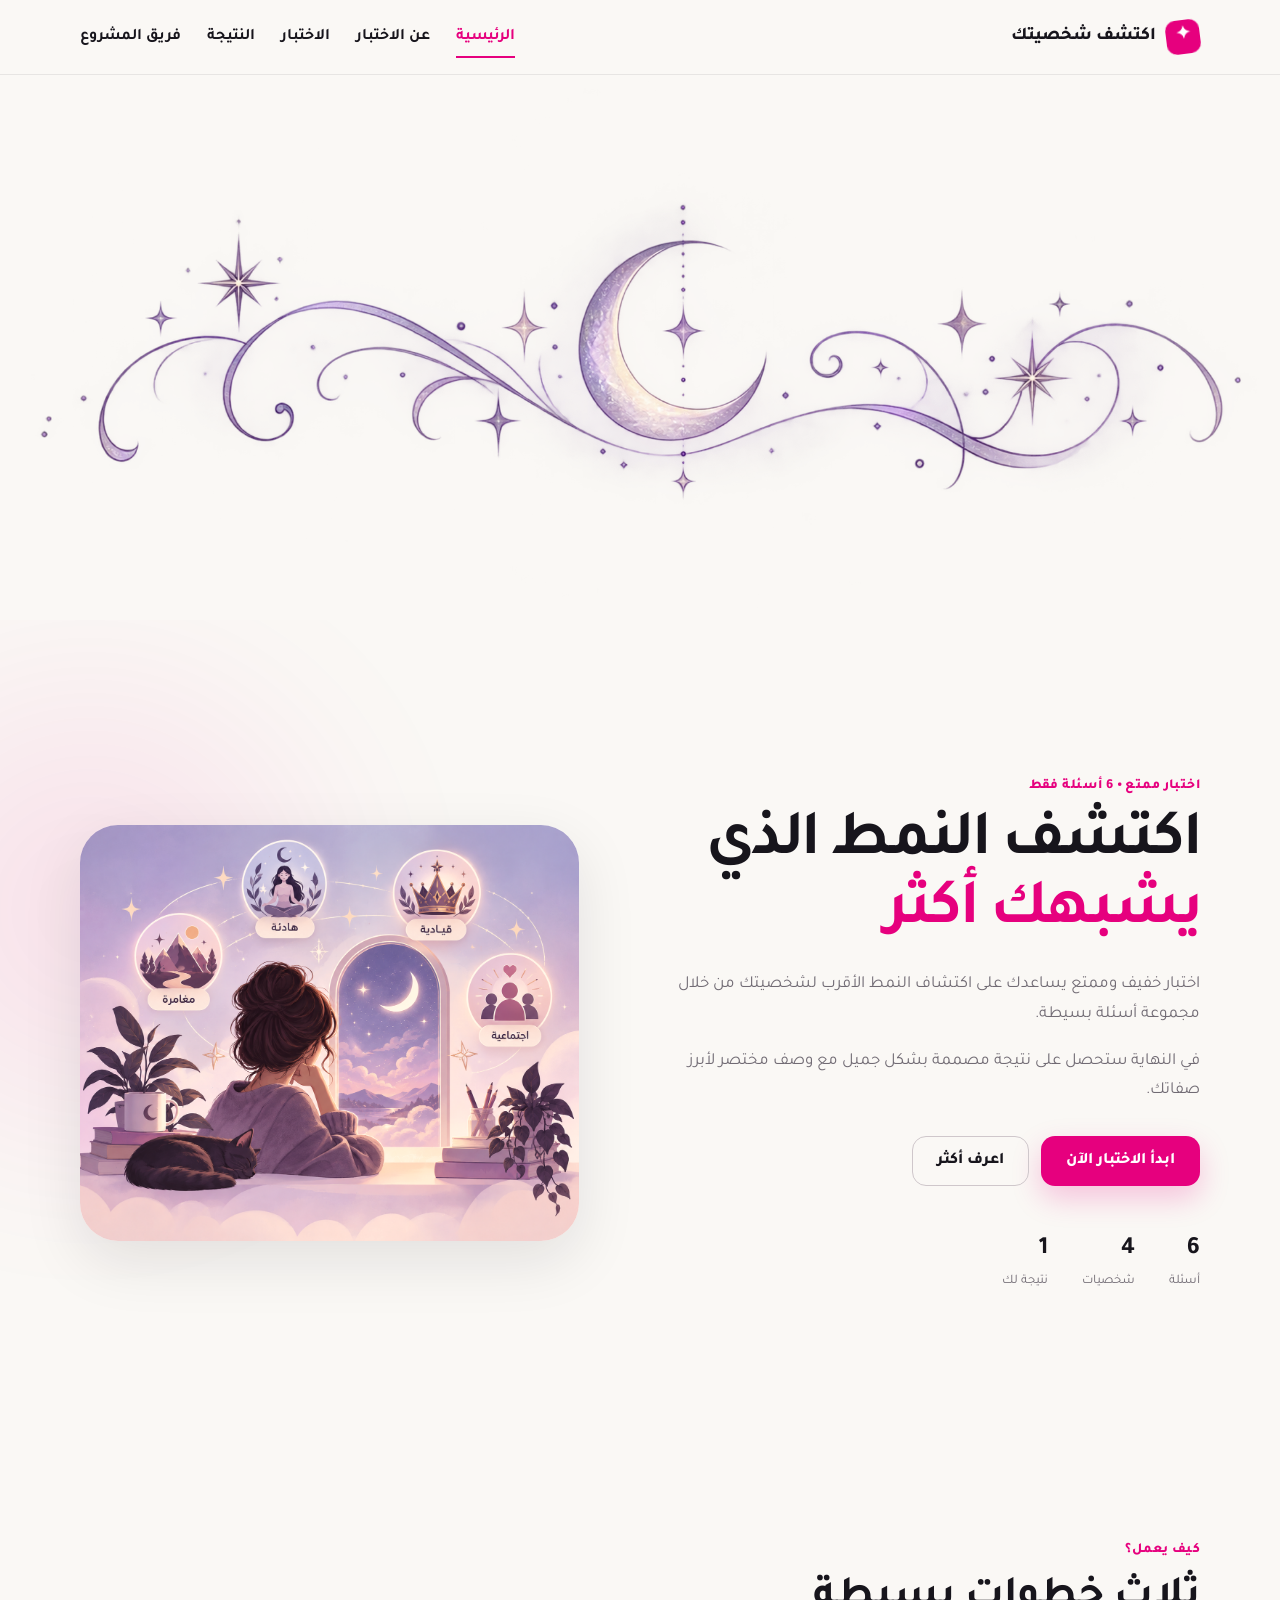
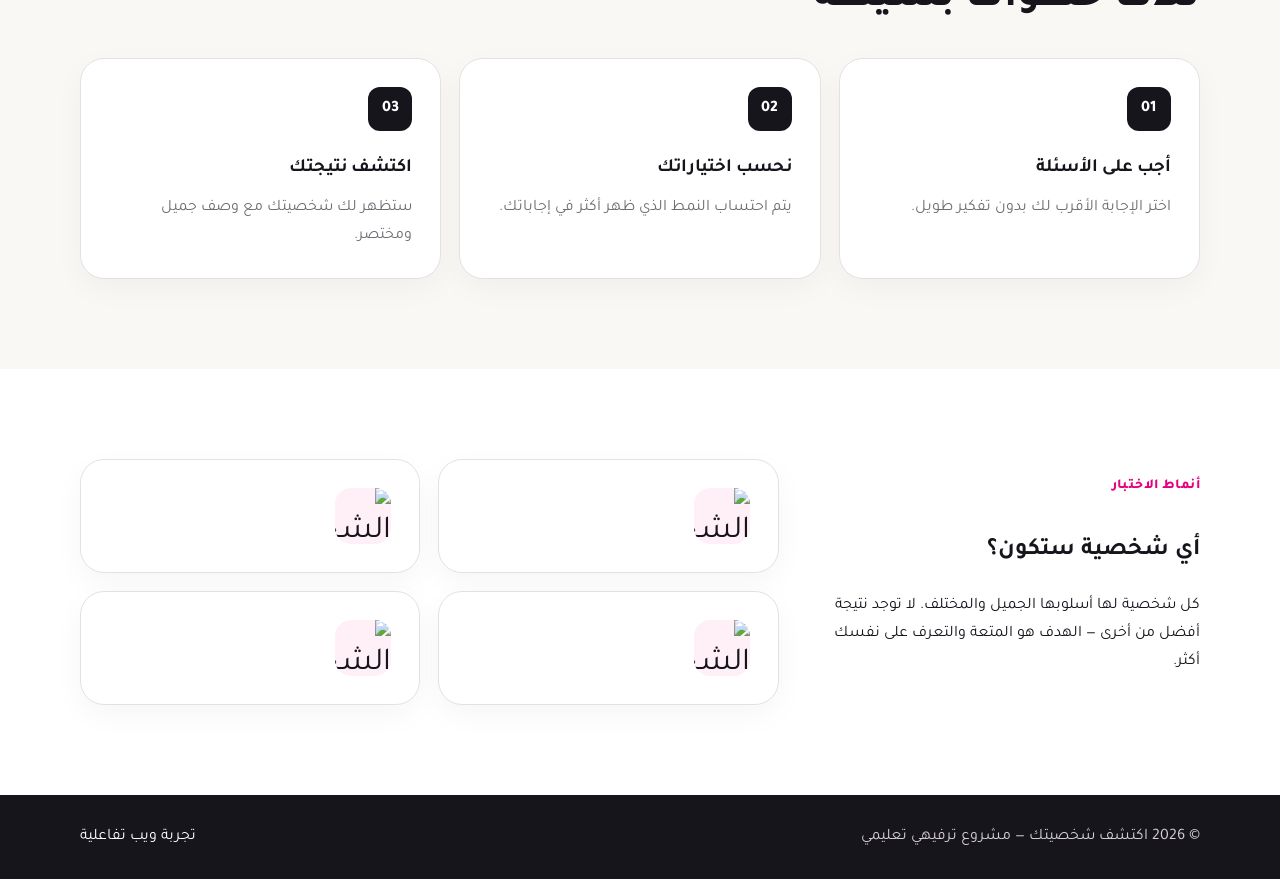
==== index.html @ c9a9ead3 "Initial commit" ====
<!DOCTYPE html>
<html lang="ar" dir="rtl">
<head>
  <meta charset="UTF-8">
  <meta name="viewport" content="width=device-width, initial-scale=1.0">
  <title>اكتشف شخصيتك | الرئيسية</title>
  <link rel="stylesheet" href="style.css">
</head>
<body>

<header class="site-header">
  <div class="container nav-wrap">
    <a class="brand" href="index.html">
      <span class="brand-mark">✦</span>
      <span>اكتشف شخصيتك</span>
    </a>
    <button class="menu-toggle" aria-label="فتح القائمة">☰</button>
    <nav class="nav-links">
      <a href="index.html">الرئيسية</a>
      <a href="about.html">عن الاختبار</a>
      <a href="quiz.html">الاختبار</a>
      <a href="result.html">النتيجة</a>
      <a href="contact.html"> فريق المشروع</a>
    </nav>
  </div>
</header>

<main>

    <div class="top-decoration">
        <img src="images/celestial.png"
             alt="زخرفة القمر والنجوم">
    </div>

    <section class="hero-section">
     
    <div class="container hero-grid">
      <div class="hero-copy reveal">
        <span class="eyebrow">اختبار ممتع • 6 أسئلة فقط</span>
        <h1>اكتشف النمط الذي <em>يشبهك أكثر</em></h1>
      
        <p>اختبار خفيف وممتع يساعدك على اكتشاف النمط الأقرب لشخصيتك من خلال مجموعة أسئلة بسيطة.</p>
        <p>في النهاية ستحصل على نتيجة مصممة بشكل جميل مع وصف مختصر لأبرز صفاتك.</p>
        <div class="hero-actions">
          <a class="btn btn-primary" href="quiz.html">ابدأ الاختبار الآن</a>
          <a class="btn btn-ghost" href="about.html">اعرف أكثر</a>
        </div>
        <div class="mini-stats">
          <div><strong>6</strong><span>أسئلة</span></div>
          <div><strong>4</strong><span>شخصيات</span></div>
          <div><strong>1</strong><span>نتيجة لك</span></div>
        </div>
      </div>

     <div class="hero-art reveal delay-1">

    <img src="images/personality-hero.png"
         class="personality-hero-image"
         alt="أنماط اختبار الشخصية">

</div> 
    </div>
  </section>

  <section class="section">
    <div class="container">
      <div class="section-heading">
        <span class="eyebrow">كيف يعمل؟</span>
        <h2>ثلاث خطوات بسيطة</h2>
      </div>
      <div class="steps-grid">
        <article class="step-card"><span>01</span><h3>أجب على الأسئلة</h3><p>اختر الإجابة الأقرب لك بدون تفكير طويل.</p></article>
        <article class="step-card"><span>02</span><h3>نحسب اختياراتك</h3><p>يتم احتساب النمط الذي ظهر أكثر في إجاباتك.</p></article>
        <article class="step-card"><span>03</span><h3>اكتشف نتيجتك</h3><p>ستظهر لك شخصيتك مع وصف جميل ومختصر.</p></article>
      </div>
    </div>
  </section>

  <section class="section soft-section">
    <div class="container personalities-preview">
      <div class="preview-copy">
        <span class="eyebrow">أنماط الاختبار</span>
        <h2>أي شخصية ستكون؟</h2>
        <p>كل شخصية لها أسلوبها الجميل والمختلف. لا توجد نتيجة أفضل من أخرى — الهدف هو المتعة والتعرف على نفسك أكثر.</p>
      </div>
     <div class="personality-grid">

    <article class="personality-card">
        <img src="images/calm.png"
             class="personality-icon"
             alt="الشخصية الهادئة">
    </article>

    <article class="personality-card">
        <img src="images/leader.png"
             class="personality-icon"
             alt="الشخصية القيادية">
    </article>

    <article class="personality-card">
        <img src="images/adventure.png"
             class="personality-icon"
             alt="الشخصية المغامرة">
    </article>

    <article class="personality-card">
        <img src="images/social.png"
             class="personality-icon"
             alt="الشخصية الاجتماعية">
    </article>

</div>
    </div>
  </section>
</main>

<footer class="site-footer">
  <div class="container footer-inner">
    <p>© 2026 اكتشف شخصيتك — مشروع ترفيهي تعليمي</p>
    <span>تجربة ويب تفاعلية</span>
  </div>
</footer>

<script src="script.js"></script>
</body>
</html>
---- style.css ----
@import url('https://fonts.googleapis.com/css2?family=Tajawal:wght@400;500;700;800&display=swap');
:root{--ink:#17151c;--paper:#faf8f5;--pink:#e6007e;--pink2:#ff4fa3;--muted:#716b74;--line:#e7e0e3;--white:#fff;--soft:#fff0f7;--shadow:0 20px 60px rgba(23,21,28,.10);--radius:24px}
*{box-sizing:border-box}html{scroll-behavior:smooth}body{margin:0;font-family:'Tajawal',Arial,sans-serif;background:var(--paper);color:var(--ink);line-height:1.75}a{text-decoration:none;color:inherit}img{max-width:100%}.container{width:min(1120px,calc(100% - 36px));margin:auto}.narrow{max-width:760px}.center{text-align:center}.hidden{display:none!important}
.site-header{position:sticky;top:0;z-index:50;background:rgba(250,248,245,.92);backdrop-filter:blur(16px);border-bottom:1px solid rgba(23,21,28,.08)}.nav-wrap{min-height:74px;display:flex;align-items:center;justify-content:space-between;gap:28px}.brand{display:flex;align-items:center;gap:10px;font-weight:800;font-size:1.12rem}.brand-mark{width:34px;height:34px;display:grid;place-items:center;background:var(--pink);color:#fff;border-radius:10px;transform:rotate(-7deg)}.nav-links{display:flex;align-items:center;gap:26px;font-weight:600}.nav-links a{position:relative;padding:7px 0}.nav-links a:hover,.nav-links a.active{color:var(--pink)}.nav-links a.active:after{content:"";position:absolute;right:0;left:0;bottom:0;height:2px;background:var(--pink)}.menu-toggle{display:none;border:0;background:var(--ink);color:#fff;width:42px;height:42px;border-radius:12px;font-size:1.2rem}
.hero-section{min-height:calc(100vh - 74px);display:grid;align-items:center;overflow:hidden;position:relative}.hero-section:before{content:"";position:absolute;width:420px;height:420px;border-radius:50%;background:var(--pink);filter:blur(110px);opacity:.09;left:-120px;top:80px}.hero-grid,.page-hero-grid{display:grid;grid-template-columns:1.05fr .95fr;align-items:center;gap:70px}.eyebrow{display:inline-flex;align-items:center;gap:8px;color:var(--pink);font-weight:800;font-size:.86rem;letter-spacing:.03em;margin-bottom:12px}.hero-copy h1,.page-hero h1{font-size:clamp(2.6rem,5vw,5rem);line-height:1.08;margin:0 0 22px;letter-spacing:-.04em}.hero-copy h1 em{font-style:normal;color:var(--pink)}.hero-copy p,.page-hero p{color:var(--muted);font-size:1.06rem;max-width:650px}.hero-actions,.result-actions{display:flex;gap:12px;flex-wrap:wrap;margin-top:30px}.btn{border:1px solid transparent;min-height:50px;padding:0 24px;border-radius:14px;display:inline-flex;align-items:center;justify-content:center;font:inherit;font-weight:800;cursor:pointer;transition:.2s}.btn-primary{background:var(--pink);color:#fff;box-shadow:0 12px 30px rgba(230,0,126,.22)}.btn-primary:hover{background:#c9006e;transform:translateY(-2px)}.btn-ghost{background:transparent;border-color:#cfc7cb}.btn-ghost:hover{border-color:var(--ink);background:#fff}.mini-stats{display:flex;gap:34px;margin-top:42px}.mini-stats div{display:grid}.mini-stats strong{font-size:1.55rem}.mini-stats span{font-size:.82rem;color:var(--muted)}.hero-art{position:relative}.hero-art:before{content:"";position:absolute;inset:9% 7%;border-radius:40px;background:var(--ink);transform:rotate(4deg);z-index:-1}.personality-hero-image{display:block;width:100%;border-radius:38px;box-shadow:var(--shadow);filter:saturate(.88) contrast(1.04)}
.section{padding:90px 0}.soft-section{background:#fff}.section-heading{margin-bottom:34px}.section-heading h2{font-size:clamp(2rem,3.4vw,3rem);margin:0;line-height:1.15}.steps-grid,.personality-grid{display:grid;grid-template-columns:repeat(3,1fr);gap:18px}.step-card,.personality-card,.project-info-card,.team-card,.supervisor-card{background:#fff;border:1px solid var(--line);border-radius:var(--radius);padding:28px;box-shadow:0 10px 30px rgba(23,21,28,.04)}.step-card span{display:inline-grid;place-items:center;width:44px;height:44px;border-radius:12px;background:var(--ink);color:#fff;font-weight:800}.step-card h3{margin:22px 0 8px}.step-card p,.personality-card p{margin:0;color:var(--muted)}.personalities-preview{display:grid;grid-template-columns:.7fr 1.3fr;gap:45px;align-items:center}.personalities-preview .personality-grid{grid-template-columns:repeat(2,1fr)}.personality-card{transition:.2s}.personality-card:hover{transform:translateY(-5px);border-color:rgba(230,0,126,.35)}.personality-card img{width:100%;height:190px;object-fit:contain}.personality-card h3{margin:12px 0 7px}.personality-card ul{margin:14px 0 0;padding-right:18px;color:var(--muted)}
.page-hero{padding:90px 0 70px;border-bottom:1px solid var(--line)}.page-hero.compact h1{font-size:clamp(2.4rem,4vw,4rem)}.about-quiz-image{width:100%;max-height:390px;object-fit:contain;filter:saturate(.55) contrast(1.05)}.page-hero-grid>img{justify-self:center}.personality-grid{grid-template-columns:repeat(4,1fr)}.personality-card .personality-icon{font-size:2rem;width:56px;height:56px;display:grid;place-items:center;border-radius:16px;background:var(--soft)}
.quiz-page{padding:70px 0 90px}.quiz-shell{max-width:900px}.quiz-head{display:grid;grid-template-columns:1fr .7fr;gap:40px;align-items:end;margin-bottom:30px}.quiz-head h1{font-size:clamp(2rem,4vw,3.4rem);margin:0 0 8px}.quiz-head p{margin:0;color:var(--muted)}.progress-label{display:flex;justify-content:space-between;font-size:.84rem;font-weight:700;margin-bottom:8px}.progress-track{height:8px;background:#e8e1e4;border-radius:99px;overflow:hidden}.progress-bar{height:100%;width:17%;background:linear-gradient(90deg,var(--pink),var(--pink2));border-radius:99px;transition:.3s}.name-card,.question-card{display:none;background:#fff;border:1px solid var(--line);border-radius:30px;padding:42px;box-shadow:var(--shadow)}.name-card.active,.question-card.active{display:block;animation:rise .35s ease}.question-number{font-size:.78rem;font-weight:800;color:var(--pink);letter-spacing:.12em}.question-card h2,.name-card h2{font-size:clamp(1.5rem,3vw,2.15rem);margin:8px 0 25px}.name-card p{color:var(--muted)}.name-field{display:grid;gap:9px;margin-top:25px}.name-field label{font-weight:800}.name-field input{width:100%;border:1px solid #d9d1d5;border-radius:15px;padding:16px 18px;font:inherit;font-size:1rem;outline:0;background:var(--paper)}.name-field input:focus{border-color:var(--pink);box-shadow:0 0 0 4px rgba(230,0,126,.08)}.answer-grid{display:grid;grid-template-columns:repeat(2,1fr);gap:12px}.answer-option{position:relative;display:flex;align-items:center;gap:12px;border:1px solid #ddd5d9;border-radius:16px;padding:15px 16px;cursor:pointer;transition:.2s;background:#fff}.answer-option:hover{border-color:var(--pink);transform:translateY(-1px)}.answer-option:has(input:checked){border-color:var(--pink);background:var(--soft);box-shadow:inset 0 0 0 1px var(--pink)}.answer-option input{accent-color:var(--pink)}.choice-icon{font-size:1.15rem}.quiz-nav{display:flex;justify-content:space-between;gap:12px;margin-top:18px}.quiz-error{min-height:27px;color:#b0004d;font-weight:700;margin-top:10px}.quiz-nav .btn{min-width:130px}
.result-page{padding:70px 0 90px}.result-shell{max-width:900px}.result-card{position:relative;overflow:hidden;background:#fff;border:1px solid var(--line);border-radius:34px;padding:52px;text-align:center;box-shadow:var(--shadow)}.result-card:before{content:"";position:absolute;top:0;right:0;left:0;height:8px;background:linear-gradient(90deg,var(--ink) 0 45%,var(--pink) 45%)}.result-badge{display:inline-flex;padding:7px 14px;border-radius:99px;background:var(--soft);color:var(--pink);font-weight:800;font-size:.85rem}.result-greeting{font-size:1.05rem;color:var(--muted);margin:18px 0 0}.result-image{display:block;width:min(280px,70%);height:260px;object-fit:contain;margin:8px auto}.result-card h1{font-size:clamp(2.2rem,5vw,4rem);margin:4px 0 12px}.result-card>p{max-width:650px;margin:0 auto;color:var(--muted)}.traits{display:flex;justify-content:center;flex-wrap:wrap;gap:8px;margin:25px 0}.traits span{padding:9px 14px;border-radius:99px;background:var(--ink);color:#fff;font-size:.88rem}.result-note{border-top:1px solid var(--line);padding-top:20px;color:var(--muted);font-size:.88rem}.result-actions{justify-content:center}
.project-info-card{max-width:760px;margin:0 auto;text-align:center}.project-icon{font-size:2.2rem}.team-heading{margin-top:70px;text-align:center}.team-grid{display:grid;grid-template-columns:repeat(2,minmax(0,340px));justify-content:center;gap:18px}.team-card{text-align:center}.team-avatar{width:64px;height:64px;border-radius:18px;background:var(--ink);color:#fff;display:grid;place-items:center;margin:0 auto 14px;font-size:1.6rem}.supervisor-card{grid-column:1/-1;width:min(520px,100%);justify-self:center;text-align:center;margin-top:8px;border-color:rgba(230,0,126,.25)}.supervisor-icon{font-size:1.7rem}.supervisor-name{font-size:1.15rem;font-weight:800;color:var(--pink)}
.site-footer{background:var(--ink);color:#fff;padding:28px 0}.footer-inner{display:flex;justify-content:space-between;gap:20px;align-items:center}.footer-inner p{margin:0;color:#d6d0d4}.footer-inner span{color:#fff}
@keyframes rise{from{opacity:0;transform:translateY(12px)}to{opacity:1;transform:none}}
@media(max-width:820px){.menu-toggle{display:block}.nav-links{display:none;position:absolute;top:74px;right:18px;left:18px;background:#fff;border:1px solid var(--line);border-radius:18px;padding:16px;box-shadow:var(--shadow);flex-direction:column;align-items:stretch}.nav-links.open{display:flex}.hero-grid,.page-hero-grid,.personalities-preview,.quiz-head{grid-template-columns:1fr}.hero-section{padding:55px 0}.hero-copy h1{font-size:3rem}.hero-art{max-width:560px;margin:auto}.steps-grid,.personality-grid,.personalities-preview .personality-grid{grid-template-columns:repeat(2,1fr)}.quiz-head{gap:22px}.answer-grid{grid-template-columns:1fr}.name-card,.question-card,.result-card{padding:28px 20px}.section{padding:65px 0}}
@media(max-width:540px){.steps-grid,.personality-grid,.personalities-preview .personality-grid,.team-grid{grid-template-columns:1fr}.mini-stats{gap:20px}.hero-actions .btn,.result-actions .btn{width:100%}.hero-copy h1{font-size:2.55rem}.footer-inner{flex-direction:column;text-align:center}.quiz-nav .btn{min-width:0;flex:1}.supervisor-card{grid-column:auto}.section{padding:55px 0}}
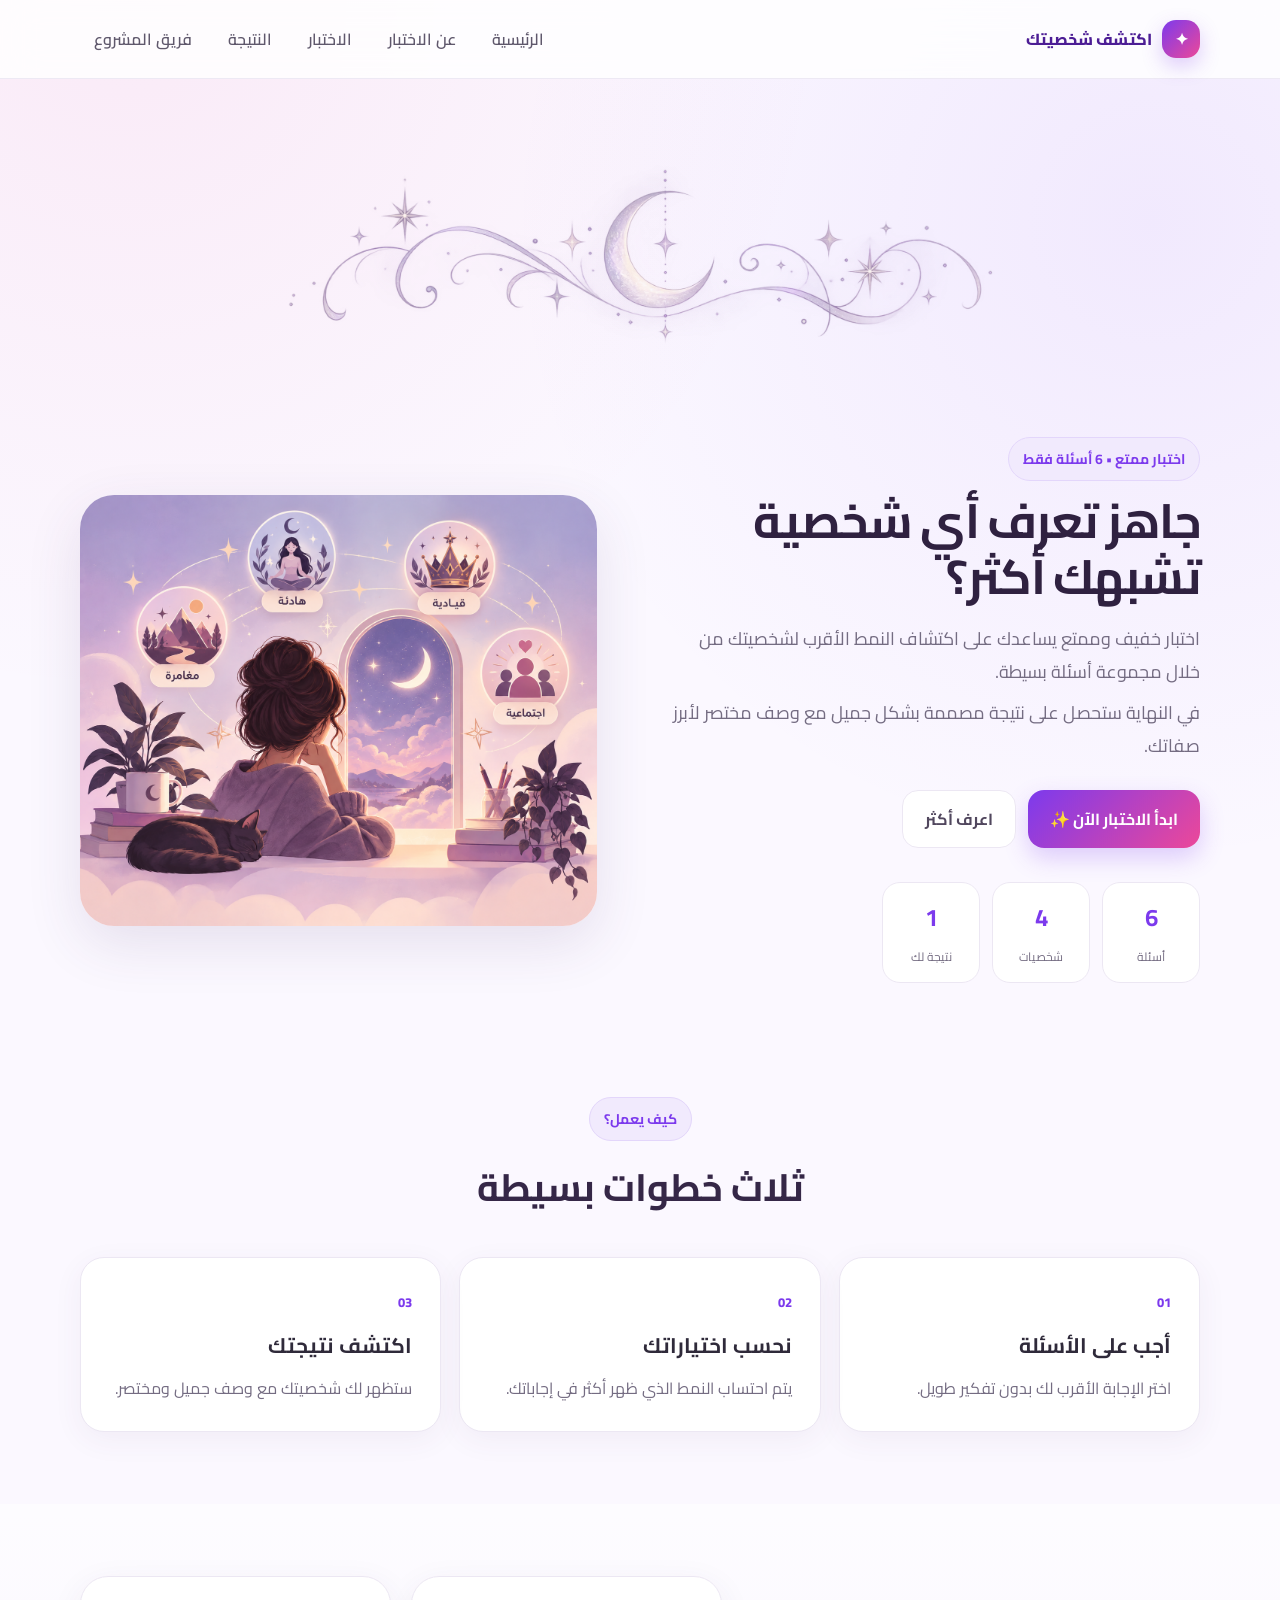
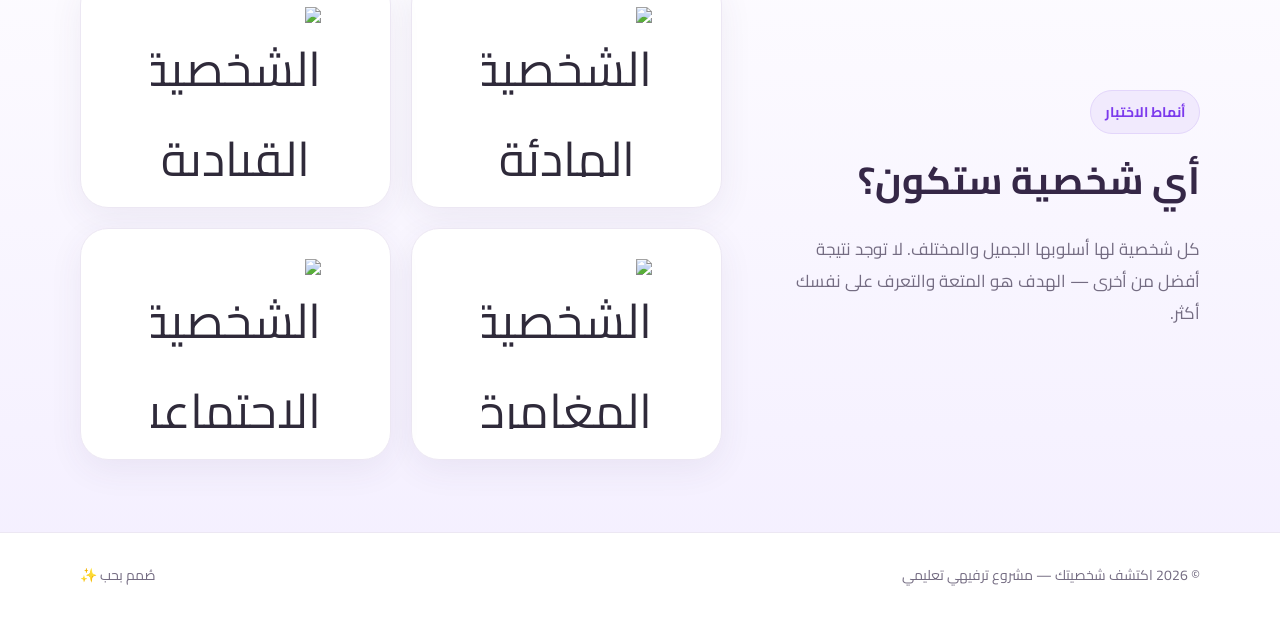
==== commit 42b0f45d: "update project files" ====
--- a/index.html
+++ b/index.html
@@ -26,6 +26,8 @@
 </header>
 
 <main>
+   
+  <main>
 
     <div class="top-decoration">
         <img src="images/celestial.png"
@@ -37,12 +39,12 @@
     <div class="container hero-grid">
       <div class="hero-copy reveal">
         <span class="eyebrow">اختبار ممتع • 6 أسئلة فقط</span>
-        <h1>اكتشف النمط الذي <em>يشبهك أكثر</em></h1>
+        <h1>جاهز تعرف أي شخصية تشبهك أكثر؟</h1>
       
         <p>اختبار خفيف وممتع يساعدك على اكتشاف النمط الأقرب لشخصيتك من خلال مجموعة أسئلة بسيطة.</p>
         <p>في النهاية ستحصل على نتيجة مصممة بشكل جميل مع وصف مختصر لأبرز صفاتك.</p>
         <div class="hero-actions">
-          <a class="btn btn-primary" href="quiz.html">ابدأ الاختبار الآن</a>
+          <a class="btn btn-primary" href="quiz.html">ابدأ الاختبار الآن ✨</a>
           <a class="btn btn-ghost" href="about.html">اعرف أكثر</a>
         </div>
         <div class="mini-stats">
@@ -117,7 +119,7 @@
 <footer class="site-footer">
   <div class="container footer-inner">
     <p>© 2026 اكتشف شخصيتك — مشروع ترفيهي تعليمي</p>
-    <span>تجربة ويب تفاعلية</span>
+    <span>صُمم بحب ✨</span>
   </div>
 </footer>
 
--- a/style.css
+++ b/style.css
@@ -1,14 +1,411 @@
-@import url('https://fonts.googleapis.com/css2?family=Tajawal:wght@400;500;700;800&display=swap');
-:root{--ink:#17151c;--paper:#faf8f5;--pink:#e6007e;--pink2:#ff4fa3;--muted:#716b74;--line:#e7e0e3;--white:#fff;--soft:#fff0f7;--shadow:0 20px 60px rgba(23,21,28,.10);--radius:24px}
-*{box-sizing:border-box}html{scroll-behavior:smooth}body{margin:0;font-family:'Tajawal',Arial,sans-serif;background:var(--paper);color:var(--ink);line-height:1.75}a{text-decoration:none;color:inherit}img{max-width:100%}.container{width:min(1120px,calc(100% - 36px));margin:auto}.narrow{max-width:760px}.center{text-align:center}.hidden{display:none!important}
-.site-header{position:sticky;top:0;z-index:50;background:rgba(250,248,245,.92);backdrop-filter:blur(16px);border-bottom:1px solid rgba(23,21,28,.08)}.nav-wrap{min-height:74px;display:flex;align-items:center;justify-content:space-between;gap:28px}.brand{display:flex;align-items:center;gap:10px;font-weight:800;font-size:1.12rem}.brand-mark{width:34px;height:34px;display:grid;place-items:center;background:var(--pink);color:#fff;border-radius:10px;transform:rotate(-7deg)}.nav-links{display:flex;align-items:center;gap:26px;font-weight:600}.nav-links a{position:relative;padding:7px 0}.nav-links a:hover,.nav-links a.active{color:var(--pink)}.nav-links a.active:after{content:"";position:absolute;right:0;left:0;bottom:0;height:2px;background:var(--pink)}.menu-toggle{display:none;border:0;background:var(--ink);color:#fff;width:42px;height:42px;border-radius:12px;font-size:1.2rem}
-.hero-section{min-height:calc(100vh - 74px);display:grid;align-items:center;overflow:hidden;position:relative}.hero-section:before{content:"";position:absolute;width:420px;height:420px;border-radius:50%;background:var(--pink);filter:blur(110px);opacity:.09;left:-120px;top:80px}.hero-grid,.page-hero-grid{display:grid;grid-template-columns:1.05fr .95fr;align-items:center;gap:70px}.eyebrow{display:inline-flex;align-items:center;gap:8px;color:var(--pink);font-weight:800;font-size:.86rem;letter-spacing:.03em;margin-bottom:12px}.hero-copy h1,.page-hero h1{font-size:clamp(2.6rem,5vw,5rem);line-height:1.08;margin:0 0 22px;letter-spacing:-.04em}.hero-copy h1 em{font-style:normal;color:var(--pink)}.hero-copy p,.page-hero p{color:var(--muted);font-size:1.06rem;max-width:650px}.hero-actions,.result-actions{display:flex;gap:12px;flex-wrap:wrap;margin-top:30px}.btn{border:1px solid transparent;min-height:50px;padding:0 24px;border-radius:14px;display:inline-flex;align-items:center;justify-content:center;font:inherit;font-weight:800;cursor:pointer;transition:.2s}.btn-primary{background:var(--pink);color:#fff;box-shadow:0 12px 30px rgba(230,0,126,.22)}.btn-primary:hover{background:#c9006e;transform:translateY(-2px)}.btn-ghost{background:transparent;border-color:#cfc7cb}.btn-ghost:hover{border-color:var(--ink);background:#fff}.mini-stats{display:flex;gap:34px;margin-top:42px}.mini-stats div{display:grid}.mini-stats strong{font-size:1.55rem}.mini-stats span{font-size:.82rem;color:var(--muted)}.hero-art{position:relative}.hero-art:before{content:"";position:absolute;inset:9% 7%;border-radius:40px;background:var(--ink);transform:rotate(4deg);z-index:-1}.personality-hero-image{display:block;width:100%;border-radius:38px;box-shadow:var(--shadow);filter:saturate(.88) contrast(1.04)}
-.section{padding:90px 0}.soft-section{background:#fff}.section-heading{margin-bottom:34px}.section-heading h2{font-size:clamp(2rem,3.4vw,3rem);margin:0;line-height:1.15}.steps-grid,.personality-grid{display:grid;grid-template-columns:repeat(3,1fr);gap:18px}.step-card,.personality-card,.project-info-card,.team-card,.supervisor-card{background:#fff;border:1px solid var(--line);border-radius:var(--radius);padding:28px;box-shadow:0 10px 30px rgba(23,21,28,.04)}.step-card span{display:inline-grid;place-items:center;width:44px;height:44px;border-radius:12px;background:var(--ink);color:#fff;font-weight:800}.step-card h3{margin:22px 0 8px}.step-card p,.personality-card p{margin:0;color:var(--muted)}.personalities-preview{display:grid;grid-template-columns:.7fr 1.3fr;gap:45px;align-items:center}.personalities-preview .personality-grid{grid-template-columns:repeat(2,1fr)}.personality-card{transition:.2s}.personality-card:hover{transform:translateY(-5px);border-color:rgba(230,0,126,.35)}.personality-card img{width:100%;height:190px;object-fit:contain}.personality-card h3{margin:12px 0 7px}.personality-card ul{margin:14px 0 0;padding-right:18px;color:var(--muted)}
-.page-hero{padding:90px 0 70px;border-bottom:1px solid var(--line)}.page-hero.compact h1{font-size:clamp(2.4rem,4vw,4rem)}.about-quiz-image{width:100%;max-height:390px;object-fit:contain;filter:saturate(.55) contrast(1.05)}.page-hero-grid>img{justify-self:center}.personality-grid{grid-template-columns:repeat(4,1fr)}.personality-card .personality-icon{font-size:2rem;width:56px;height:56px;display:grid;place-items:center;border-radius:16px;background:var(--soft)}
-.quiz-page{padding:70px 0 90px}.quiz-shell{max-width:900px}.quiz-head{display:grid;grid-template-columns:1fr .7fr;gap:40px;align-items:end;margin-bottom:30px}.quiz-head h1{font-size:clamp(2rem,4vw,3.4rem);margin:0 0 8px}.quiz-head p{margin:0;color:var(--muted)}.progress-label{display:flex;justify-content:space-between;font-size:.84rem;font-weight:700;margin-bottom:8px}.progress-track{height:8px;background:#e8e1e4;border-radius:99px;overflow:hidden}.progress-bar{height:100%;width:17%;background:linear-gradient(90deg,var(--pink),var(--pink2));border-radius:99px;transition:.3s}.name-card,.question-card{display:none;background:#fff;border:1px solid var(--line);border-radius:30px;padding:42px;box-shadow:var(--shadow)}.name-card.active,.question-card.active{display:block;animation:rise .35s ease}.question-number{font-size:.78rem;font-weight:800;color:var(--pink);letter-spacing:.12em}.question-card h2,.name-card h2{font-size:clamp(1.5rem,3vw,2.15rem);margin:8px 0 25px}.name-card p{color:var(--muted)}.name-field{display:grid;gap:9px;margin-top:25px}.name-field label{font-weight:800}.name-field input{width:100%;border:1px solid #d9d1d5;border-radius:15px;padding:16px 18px;font:inherit;font-size:1rem;outline:0;background:var(--paper)}.name-field input:focus{border-color:var(--pink);box-shadow:0 0 0 4px rgba(230,0,126,.08)}.answer-grid{display:grid;grid-template-columns:repeat(2,1fr);gap:12px}.answer-option{position:relative;display:flex;align-items:center;gap:12px;border:1px solid #ddd5d9;border-radius:16px;padding:15px 16px;cursor:pointer;transition:.2s;background:#fff}.answer-option:hover{border-color:var(--pink);transform:translateY(-1px)}.answer-option:has(input:checked){border-color:var(--pink);background:var(--soft);box-shadow:inset 0 0 0 1px var(--pink)}.answer-option input{accent-color:var(--pink)}.choice-icon{font-size:1.15rem}.quiz-nav{display:flex;justify-content:space-between;gap:12px;margin-top:18px}.quiz-error{min-height:27px;color:#b0004d;font-weight:700;margin-top:10px}.quiz-nav .btn{min-width:130px}
-.result-page{padding:70px 0 90px}.result-shell{max-width:900px}.result-card{position:relative;overflow:hidden;background:#fff;border:1px solid var(--line);border-radius:34px;padding:52px;text-align:center;box-shadow:var(--shadow)}.result-card:before{content:"";position:absolute;top:0;right:0;left:0;height:8px;background:linear-gradient(90deg,var(--ink) 0 45%,var(--pink) 45%)}.result-badge{display:inline-flex;padding:7px 14px;border-radius:99px;background:var(--soft);color:var(--pink);font-weight:800;font-size:.85rem}.result-greeting{font-size:1.05rem;color:var(--muted);margin:18px 0 0}.result-image{display:block;width:min(280px,70%);height:260px;object-fit:contain;margin:8px auto}.result-card h1{font-size:clamp(2.2rem,5vw,4rem);margin:4px 0 12px}.result-card>p{max-width:650px;margin:0 auto;color:var(--muted)}.traits{display:flex;justify-content:center;flex-wrap:wrap;gap:8px;margin:25px 0}.traits span{padding:9px 14px;border-radius:99px;background:var(--ink);color:#fff;font-size:.88rem}.result-note{border-top:1px solid var(--line);padding-top:20px;color:var(--muted);font-size:.88rem}.result-actions{justify-content:center}
-.project-info-card{max-width:760px;margin:0 auto;text-align:center}.project-icon{font-size:2.2rem}.team-heading{margin-top:70px;text-align:center}.team-grid{display:grid;grid-template-columns:repeat(2,minmax(0,340px));justify-content:center;gap:18px}.team-card{text-align:center}.team-avatar{width:64px;height:64px;border-radius:18px;background:var(--ink);color:#fff;display:grid;place-items:center;margin:0 auto 14px;font-size:1.6rem}.supervisor-card{grid-column:1/-1;width:min(520px,100%);justify-self:center;text-align:center;margin-top:8px;border-color:rgba(230,0,126,.25)}.supervisor-icon{font-size:1.7rem}.supervisor-name{font-size:1.15rem;font-weight:800;color:var(--pink)}
-.site-footer{background:var(--ink);color:#fff;padding:28px 0}.footer-inner{display:flex;justify-content:space-between;gap:20px;align-items:center}.footer-inner p{margin:0;color:#d6d0d4}.footer-inner span{color:#fff}
-@keyframes rise{from{opacity:0;transform:translateY(12px)}to{opacity:1;transform:none}}
-@media(max-width:820px){.menu-toggle{display:block}.nav-links{display:none;position:absolute;top:74px;right:18px;left:18px;background:#fff;border:1px solid var(--line);border-radius:18px;padding:16px;box-shadow:var(--shadow);flex-direction:column;align-items:stretch}.nav-links.open{display:flex}.hero-grid,.page-hero-grid,.personalities-preview,.quiz-head{grid-template-columns:1fr}.hero-section{padding:55px 0}.hero-copy h1{font-size:3rem}.hero-art{max-width:560px;margin:auto}.steps-grid,.personality-grid,.personalities-preview .personality-grid{grid-template-columns:repeat(2,1fr)}.quiz-head{gap:22px}.answer-grid{grid-template-columns:1fr}.name-card,.question-card,.result-card{padding:28px 20px}.section{padding:65px 0}}
-@media(max-width:540px){.steps-grid,.personality-grid,.personalities-preview .personality-grid,.team-grid{grid-template-columns:1fr}.mini-stats{gap:20px}.hero-actions .btn,.result-actions .btn{width:100%}.hero-copy h1{font-size:2.55rem}.footer-inner{flex-direction:column;text-align:center}.quiz-nav .btn{min-width:0;flex:1}.supervisor-card{grid-column:auto}.section{padding:55px 0}}
+
+@import url('https://fonts.googleapis.com/css2?family=Cairo:wght@400;500;600;700;800&display=swap');
+
+:root{
+  --bg:#fbf8ff;
+  --surface:#ffffff;
+  --text:#2f2a3a;
+  --muted:#746c82;
+  --primary:#7c3aed;
+  --primary-2:#ec4899;
+  --line:#ece7f3;
+  --shadow:0 18px 55px rgba(77,53,106,.12);
+  --radius:28px;
+}
+*{box-sizing:border-box}
+html{scroll-behavior:smooth}
+body{
+  margin:0;
+  font-family:"Cairo",Arial,sans-serif;
+  color:var(--text);
+  background:
+    radial-gradient(circle at 10% 0%, rgba(236,72,153,.08), transparent 28%),
+    radial-gradient(circle at 90% 10%, rgba(124,58,237,.08), transparent 28%),
+    var(--bg);
+  min-height:100vh;
+  display:flex;
+  flex-direction:column;
+}
+img{max-width:100%;display:block}
+a{text-decoration:none;color:inherit}
+button,input,textarea{font:inherit}
+.container{width:min(1120px,92%);margin:auto}
+.narrow{max-width:760px}
+.center{text-align:center}
+
+.site-header{
+  position:sticky;top:0;z-index:50;
+  background:rgba(255,255,255,.82);
+  backdrop-filter:blur(18px);
+  border-bottom:1px solid rgba(236,231,243,.9)
+}
+.nav-wrap{min-height:78px;display:flex;align-items:center;justify-content:space-between;gap:24px}
+.brand{display:flex;align-items:center;gap:10px;font-weight:800;color:#4c1d95}
+.brand-mark{
+  width:38px;height:38px;border-radius:14px;
+  display:grid;place-items:center;color:white;
+  background:linear-gradient(135deg,var(--primary),var(--primary-2));
+  box-shadow:0 8px 20px rgba(124,58,237,.25)
+}
+.nav-links{display:flex;align-items:center;gap:8px}
+.nav-links a{padding:10px 14px;border-radius:12px;color:#5f586c;font-weight:600;transition:.25s}
+.nav-links a:hover{background:#f5f0ff;color:var(--primary)}
+.menu-toggle{display:none;border:0;background:#f5f0ff;border-radius:12px;padding:8px 12px;font-size:22px}
+
+.hero-section{padding:76px 0 42px}
+.hero-grid{display:grid;grid-template-columns:1.02fr .98fr;gap:64px;align-items:center}
+.hero-copy h1,.page-hero h1,.quiz-head h1{
+  margin:12px 0 18px;
+  font-size:clamp(38px,5vw,68px);
+  line-height:1.15;
+  letter-spacing:-1.5px;
+  color:#2f2140
+}
+.hero-copy p,.page-hero p{font-size:18px;color:var(--muted);margin:8px 0}
+.eyebrow{
+  display:inline-flex;align-items:center;gap:8px;
+  color:var(--primary);background:#f1eafd;
+  border:1px solid #e3d6fb;
+  padding:8px 14px;border-radius:999px;font-weight:700;font-size:14px
+}
+.hero-actions{display:flex;gap:12px;flex-wrap:wrap;margin-top:28px}
+.btn{
+  border:0;cursor:pointer;border-radius:16px;padding:13px 22px;
+  font-weight:700;display:inline-flex;align-items:center;justify-content:center;
+  transition:.25s;min-height:50px
+}
+.btn-primary{
+  color:white;background:linear-gradient(135deg,var(--primary),var(--primary-2));
+  box-shadow:0 10px 24px rgba(124,58,237,.24)
+}
+.btn-primary:hover{transform:translateY(-2px);box-shadow:0 14px 30px rgba(124,58,237,.3)}
+.btn-ghost{background:white;color:#51475e;border:1px solid var(--line)}
+.btn-ghost:hover{background:#faf7ff;transform:translateY(-2px)}
+.btn:disabled{opacity:.45;cursor:not-allowed;transform:none}
+.full{width:100%}
+
+.hero-art{position:relative}
+.hero-art img{border-radius:34px;box-shadow:var(--shadow)}
+.floating-chip{
+  position:absolute;z-index:2;background:white;padding:10px 16px;border-radius:999px;
+  box-shadow:0 10px 25px rgba(70,45,98,.14);font-weight:700;font-size:14px
+}
+.chip-one{top:7%;right:-2%}.chip-two{top:23%;left:-4%}.chip-three{bottom:18%;right:-4%}.chip-four{bottom:4%;left:8%}
+
+.mini-stats{display:flex;gap:12px;margin-top:34px;flex-wrap:wrap}
+.mini-stats div{
+  min-width:98px;background:white;border:1px solid var(--line);
+  border-radius:18px;padding:12px 16px;text-align:center
+}
+.mini-stats strong{display:block;font-size:24px;color:var(--primary)}
+.mini-stats span{font-size:12px;color:var(--muted)}
+
+.section{padding:72px 0}
+.soft-section{background:linear-gradient(180deg,rgba(255,255,255,.6),rgba(243,238,255,.8))}
+.section-heading{text-align:center;margin-bottom:34px}
+.section-heading h2,.preview-copy h2{font-size:38px;margin:10px 0;color:#352747}
+.steps-grid{display:grid;grid-template-columns:repeat(3,1fr);gap:18px}
+.step-card{
+  background:white;border:1px solid var(--line);border-radius:24px;padding:28px;
+  box-shadow:0 8px 30px rgba(78,59,102,.06)
+}
+.step-card span{font-size:13px;font-weight:800;color:var(--primary)}
+.step-card h3{margin:10px 0 8px;font-size:21px}
+.step-card p{margin:0;color:var(--muted)}
+
+.personalities-preview{display:grid;grid-template-columns:.8fr 1.2fr;gap:50px;align-items:center}
+.preview-copy p{color:var(--muted);font-size:17px}
+.preview-grid{display:grid;grid-template-columns:repeat(2,1fr);gap:16px}
+.mini-card{
+  background:white;border-radius:24px;padding:24px;min-height:145px;
+  display:flex;flex-direction:column;justify-content:center;align-items:center;
+  box-shadow:0 10px 30px rgba(77,56,104,.07);border:1px solid var(--line)
+}
+.mini-card span{font-size:42px}.mini-card b{margin-top:8px}
+.mini-card.calm{background:linear-gradient(180deg,#fff,#f1fff6)}
+.mini-card.leader{background:linear-gradient(180deg,#fff,#fff4ef)}
+.mini-card.adventure{background:linear-gradient(180deg,#fff,#f2f5ff)}
+.mini-card.social{background:linear-gradient(180deg,#fff,#fff2f8)}
+
+.page-hero{padding:70px 0 38px}
+.page-hero.compact h1{font-size:clamp(36px,4.5vw,56px)}
+.page-hero-grid{display:grid;grid-template-columns:1fr .9fr;gap:50px;align-items:center}
+.page-hero-grid img{border-radius:30px;box-shadow:var(--shadow)}
+
+.personality-grid{display:grid;grid-template-columns:repeat(2,1fr);gap:20px}
+.personality-card{
+  background:white;border:1px solid var(--line);border-radius:28px;padding:30px;
+  box-shadow:0 10px 34px rgba(71,52,95,.07);position:relative;overflow:hidden
+}
+.personality-card:before{content:"";position:absolute;inset:0 0 auto 0;height:6px}
+.personality-card.calm:before{background:#34d399}
+.personality-card.leader:before{background:#fb7185}
+.personality-card.adventure:before{background:#818cf8}
+.personality-card.social:before{background:#f472b6}
+.personality-icon{font-size:48px}
+.personality-card h3{font-size:23px;margin:12px 0 8px}
+.personality-card p{color:var(--muted)}
+.personality-card ul{display:flex;gap:8px;list-style:none;padding:0;margin:18px 0 0;flex-wrap:wrap}
+.personality-card li{background:#f7f3fb;border-radius:999px;padding:7px 12px;font-size:13px;font-weight:700}
+
+.quiz-page{padding:54px 0 80px}
+.quiz-shell{max-width:900px}
+.quiz-head{display:grid;grid-template-columns:1fr .8fr;gap:30px;align-items:end;margin-bottom:28px}
+.quiz-head h1{font-size:42px;margin-bottom:8px}
+.quiz-head p{color:var(--muted);margin:0}
+.progress-wrap{background:white;border:1px solid var(--line);border-radius:20px;padding:18px}
+.progress-label{display:flex;justify-content:space-between;font-size:13px;color:var(--muted);margin-bottom:10px}
+.progress-track{height:10px;background:#eee9f6;border-radius:999px;overflow:hidden}
+.progress-bar{height:100%;width:16.67%;border-radius:999px;background:linear-gradient(90deg,var(--primary),var(--primary-2));transition:.35s}
+
+.question-card{
+  display:none;background:white;border:1px solid var(--line);border-radius:30px;padding:34px;
+  box-shadow:var(--shadow);animation:fadeUp .35s ease
+}
+.question-card.active{display:block}
+.question-number{font-size:13px;font-weight:800;color:var(--primary);margin-bottom:8px}
+.question-card h2{font-size:28px;margin:0 0 24px}
+.answer-grid{display:grid;grid-template-columns:1fr 1fr;gap:14px}
+.answer-option{
+  position:relative;display:flex;align-items:center;gap:12px;min-height:84px;
+  border:1.5px solid var(--line);border-radius:20px;padding:16px 18px;cursor:pointer;
+  background:#fff;transition:.2s;font-weight:600
+}
+.answer-option:hover{border-color:#c4b5fd;background:#fbf9ff;transform:translateY(-1px)}
+.answer-option input{position:absolute;opacity:0}
+.answer-option:has(input:checked){
+  border-color:var(--primary);background:#f6f1ff;
+  box-shadow:0 0 0 4px rgba(124,58,237,.08)
+}
+.choice-icon{font-size:28px}
+.quiz-nav{display:flex;justify-content:space-between;gap:12px;margin-top:20px}
+.hidden{display:none!important}
+.quiz-error{min-height:24px;color:#c2415d;font-weight:700;margin-top:12px}
+
+.result-page{padding:70px 0}
+.result-shell{max-width:760px}
+.result-card{
+  position:relative;text-align:center;background:white;border:1px solid var(--line);
+  border-radius:36px;padding:54px 40px;box-shadow:var(--shadow);overflow:hidden
+}
+.result-card:before{
+  content:"";position:absolute;inset:-100px auto auto -100px;width:260px;height:260px;
+  border-radius:50%;background:rgba(124,58,237,.08)
+}
+.result-badge{display:inline-block;background:#f2eaff;color:var(--primary);padding:8px 14px;border-radius:999px;font-weight:800}
+.result-icon{font-size:86px;margin:18px 0 6px}
+.result-card h1{font-size:38px;margin:0 0 12px;color:#33263f}
+.result-card>p{color:var(--muted);font-size:18px;max-width:580px;margin:0 auto}
+.traits{display:flex;justify-content:center;gap:10px;flex-wrap:wrap;margin-top:24px}
+.traits span{padding:9px 14px;background:#f7f4fb;border-radius:999px;font-weight:700}
+.result-note{margin:28px auto 0;background:#fff8e8;color:#7c5a18;border-radius:16px;padding:12px 16px;font-size:13px}
+.result-actions{display:flex;justify-content:center;gap:12px;flex-wrap:wrap;margin-top:26px}
+
+.contact-hero{padding-bottom:15px}
+.contact-form{
+  max-width:780px;margin:auto;background:white;border:1px solid var(--line);
+  border-radius:30px;padding:34px;box-shadow:var(--shadow)
+}
+.form-row{display:grid;grid-template-columns:1fr 1fr;gap:16px}
+.field{display:flex;flex-direction:column;gap:8px;margin-bottom:18px}
+.field label{font-weight:700}
+.field input,.field textarea{
+  width:100%;border:1.5px solid #e7e1ee;border-radius:16px;padding:14px 16px;
+  outline:none;background:#fdfcff;transition:.2s
+}
+.field input:focus,.field textarea:focus{border-color:var(--primary);box-shadow:0 0 0 4px rgba(124,58,237,.08)}
+.success-message{text-align:center;color:#147a4f;font-weight:700;margin-top:14px}
+
+.site-footer{margin-top:auto;border-top:1px solid var(--line);background:#fff}
+.footer-inner{min-height:84px;display:flex;justify-content:space-between;align-items:center;color:var(--muted);font-size:14px}
+
+.reveal{animation:fadeUp .6s ease both}.delay-1{animation-delay:.12s}
+@keyframes fadeUp{from{opacity:0;transform:translateY(18px)}to{opacity:1;transform:none}}
+
+@media(max-width:850px){
+  .hero-grid,.page-hero-grid,.personalities-preview,.quiz-head{grid-template-columns:1fr}
+  .hero-art{max-width:650px;margin:auto}
+  .steps-grid{grid-template-columns:1fr}
+  .hero-section{padding-top:46px}
+  .answer-grid{grid-template-columns:1fr}
+}
+@media(max-width:700px){
+  .menu-toggle{display:block}
+  .nav-links{
+    display:none;position:absolute;top:70px;right:4%;left:4%;
+    background:white;border:1px solid var(--line);border-radius:18px;padding:12px;
+    box-shadow:var(--shadow);flex-direction:column;align-items:stretch
+  }
+  .nav-links.open{display:flex}
+  .personality-grid,.preview-grid,.form-row{grid-template-columns:1fr}
+  .floating-chip{display:none}
+  .question-card{padding:24px 18px}
+  .question-card h2{font-size:23px}
+  .quiz-nav{flex-wrap:wrap}
+  .quiz-nav .btn{flex:1}
+  .footer-inner{flex-direction:column;justify-content:center;gap:4px;text-align:center}
+}
+
+.hero-copy h1 {
+    font-size: 48px;
+}
+
+/* زخرفة القمر والنجوم أعلى الصفحة */
+
+.top-decoration {
+    width: 100%;
+    display: flex;
+    justify-content: center;
+    align-items: center;
+
+    padding-top: 15px;
+    margin-bottom: -45px;
+
+    position: relative;
+    z-index: 2;
+
+    overflow: hidden;
+}
+
+.top-decoration img {
+    width: 750px;       /* أكبر وأعرض */
+    max-width: 90%;     /* مناسبة لحجم الشاشة */
+
+    height: auto;
+
+    display: block;
+
+    opacity: 0.55;      /* شفافية خفيفة */
+}
+
+/* الصورة الجديدة بدلاً من الشكل القديم */
+
+.personality-hero-image {
+    width: 100%;
+    max-width: 600px;
+    height: auto;
+
+    display: block;
+    margin: 0 auto;
+
+    border-radius: 30px;
+
+    object-fit: cover;
+
+    box-shadow:
+        0 18px 45px rgba(77, 53, 106, 0.12);
+}
+
+
+.personality-icon {
+    width: 170px;
+    height: 170px;
+    object-fit: contain;
+    display: block;
+    margin: auto;
+}
+
+.personality-card {
+    text-align: center;
+}
+
+.result-image {
+    width: 260px;
+    height: 260px;
+    object-fit: contain;
+    display: block;
+    margin: 15px auto 25px;
+}
+
+/* تصغير مستطيلات الإجابات */
+.answer-option {
+    padding: 10px 16px;
+    min-height: 48px;
+}
+
+/* تقليل المسافات بين الإجابات */
+.answer-grid {
+    gap: 8px;
+}
+
+/* تقريب السابق والتالي من صندوق الأسئلة */
+.quiz-nav {
+    margin-top: 10px;
+    display: flex;
+    justify-content: center;
+    gap: 12px;
+}
+
+/* تصغير أزرار السابق والتالي */
+.quiz-nav .btn {
+    padding: 9px 20px;
+    min-width: 85px;
+}
+
+/* ترتيب أسماء القروب جنب بعض */
+.team-grid {
+    display: grid;
+    grid-template-columns: repeat(2, 1fr);
+    gap: 25px;
+
+    max-width: 800px;
+    margin: 30px auto 0;
+}
+
+/* توحيد حجم بطاقات الأسماء */
+.team-card {
+    min-height: 180px;
+
+    display: flex;
+    flex-direction: column;
+    align-items: center;
+    justify-content: center;
+
+    text-align: center;
+}
+
+/* إشراف المدربة تحت القروب وفي المنتصف */
+.supervisor-card {
+    max-width: 520px;
+    margin: 45px auto 0;
+
+    text-align: center;
+}
+
+/* عنوان أسماء القروب في المنتصف */
+.team-heading {
+    text-align: center;
+}
+
+
+/* ترتيب عضوات القروب بجانب بعض */
+.team-grid {
+    display: grid;
+    grid-template-columns: repeat(2, 1fr);
+    gap: 25px;
+    max-width: 700px;
+    margin: 30px auto;
+}
+
+/* إشراف المدربة في منتصف الصفحة */
+.supervisor-card {
+    width: min(450px, 90%);
+    margin: 40px auto 0 !important;
+
+    text-align: center;
+
+    display: flex;
+    flex-direction: column;
+    align-items: center;
+    justify-content: center;
+
+    grid-column: 1 / -1;
+    justify-self: center;
+}
+
+.supervisor-card h3,
+.supervisor-card p {
+    text-align: center;
+    margin-left: auto;
+    margin-right: auto;
+}
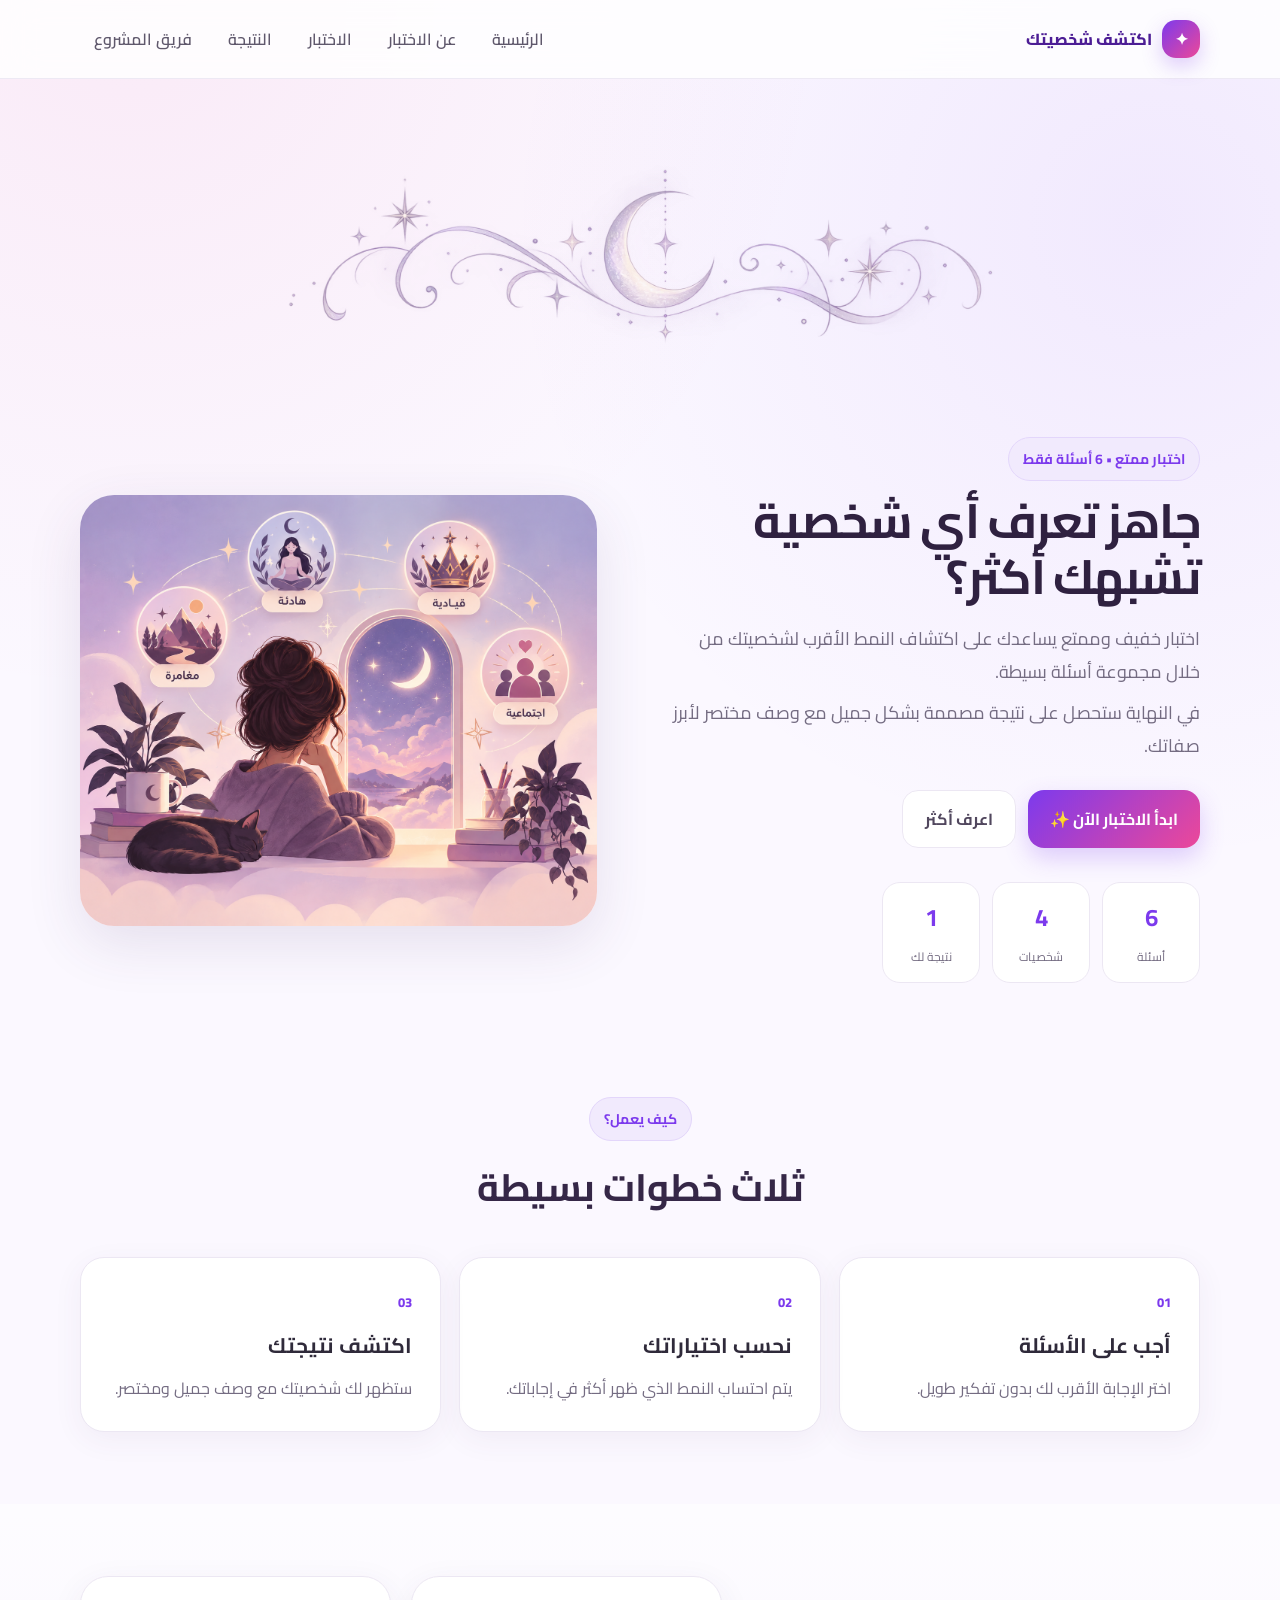
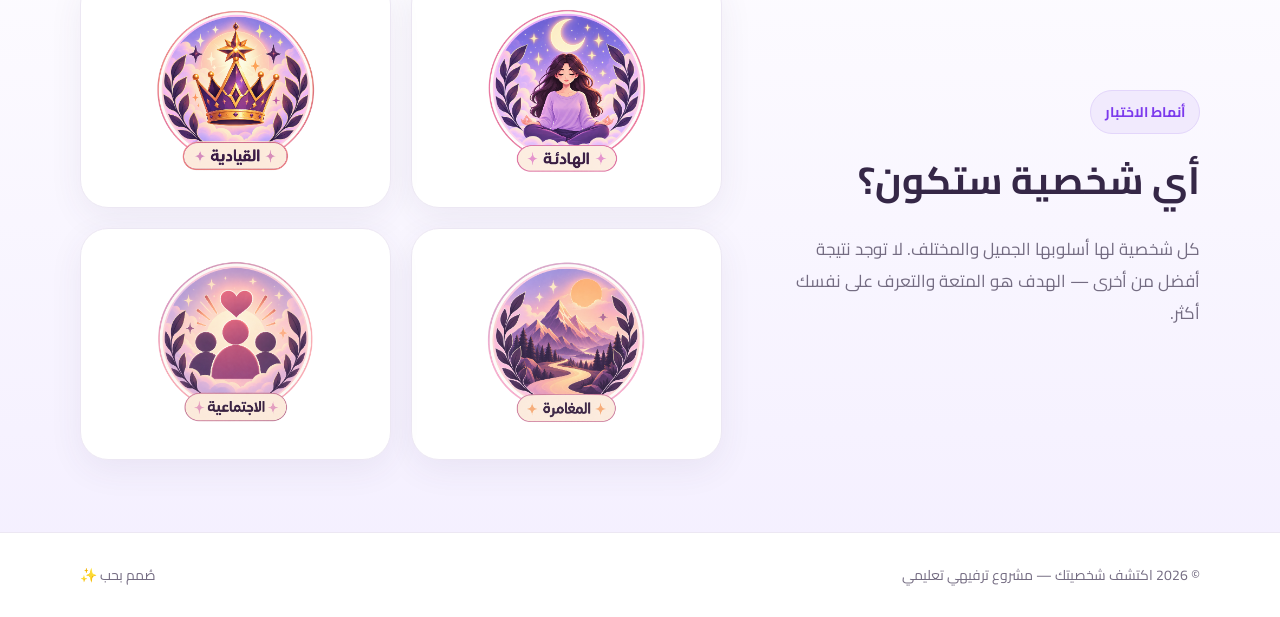
==== commit 34fd44fd: "Fix image paths" ====
--- a/index.html
+++ b/index.html
@@ -88,25 +88,25 @@
      <div class="personality-grid">
 
     <article class="personality-card">
-        <img src="images/calm.png"
+        <img src="images/calm.PNG"
              class="personality-icon"
              alt="الشخصية الهادئة">
     </article>
 
     <article class="personality-card">
-        <img src="images/leader.png"
+        <img src="images/leader.PNG"
              class="personality-icon"
              alt="الشخصية القيادية">
     </article>
 
     <article class="personality-card">
-        <img src="images/adventure.png"
+        <img src="images/adventure.PNG"
              class="personality-icon"
              alt="الشخصية المغامرة">
     </article>
 
     <article class="personality-card">
-        <img src="images/social.png"
+        <img src="images/social.PNG"
              class="personality-icon"
              alt="الشخصية الاجتماعية">
     </article>
